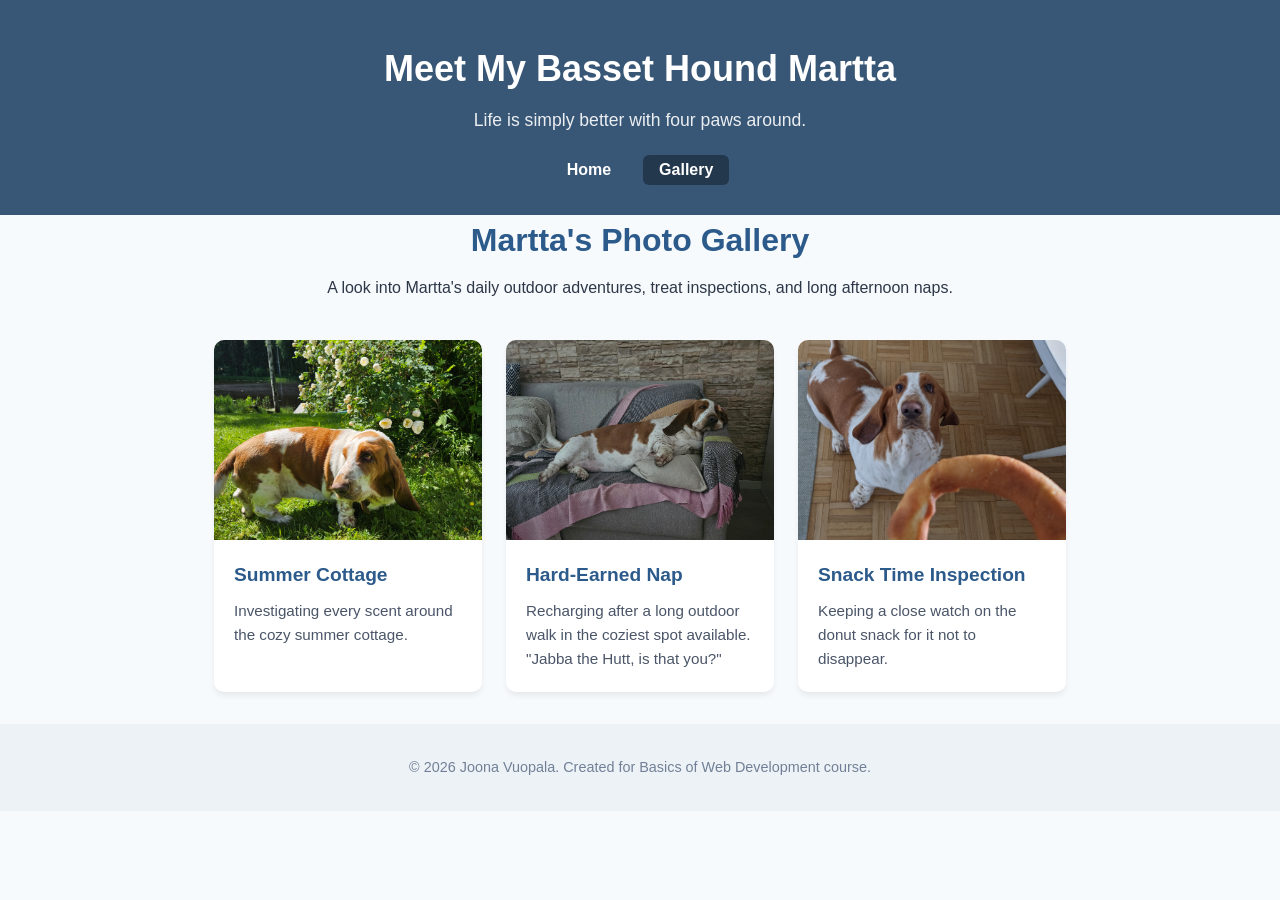
==== a3/gallery.html @ 671b6e0b "Add initial HTML structure and styles for Martta the Dog website, including gallery and index pages" ====
<!-- Author: Joona Vuopala -->
<!DOCTYPE html>
<html lang="en">

<head>
    <meta charset="UTF-8">
    <meta name="viewport" content="width=device-width, initial-scale=1.0">
    <title>Martta the Dog | Photo Gallery</title>
    <link rel="stylesheet" href="style.css">
</head>

<body>

    <header>
        <div class="container">
            <h1>Meet My Basset Hound Martta</h1>
            <p class="tagline">Life is simply better with four paws around.</p>
            <nav>
                <ul>
                    <li><a href="index.html">Home</a></li>
                    <li><a href="gallery.html" class="active">Gallery</a></li>
                </ul>
            </nav>
        </div>
    </header>

    <main class="container">

        <section class="gallery-intro">
            <h2>Martta's Photo Gallery</h2>
            <p>A look into Martta's daily outdoor adventures, treat inspections, and long afternoon naps.</p>
        </section>

        <section class="gallery-grid">

            <figure class="gallery-card">
                <img src="images/martta-summercottage.jpg" alt="Martta enjoying the Finnish summer at our cottage.">
                <figcaption>
                    <h3>Summer Cottage</h3>
                    <p>Investigating every scent around the cozy summer cottage.</p>
                </figcaption>
            </figure>

            <figure class="gallery-card">
                <img src="images/martta-jabbathehutt.jpg" alt="Martta chilling on the couch.">
                <figcaption>
                    <h3>Hard-Earned Nap</h3>
                    <p>Recharging after a long outdoor walk in the coziest spot available. "Jabba the Hutt, is that
                        you?"</p>
                </figcaption>
            </figure>

            <figure class="gallery-card">
                <img src="images/martta-donut.jpg" alt="Martta looking up expectantly waiting for her donut snack.">
                <figcaption>
                    <h3>Snack Time Inspection</h3>
                    <p>Keeping a close watch on the donut snack for it not to disappear.</p>
                </figcaption>
            </figure>

        </section>

    </main>

    <footer>
        <div class="container">
            <p>&copy; 2026 Joona Vuopala. Created for Basics of Web Development course.</p>
        </div>
    </footer>

</body>

</html>
---- a3/style.css ----
/* Author: Joona Vuopala */

* {
    box-sizing: border-box;
    margin: 0;
    padding: 0;
}

body {
    font-family: -apple-system, BlinkMacSystemFont, "Segoe UI", Roboto, Helvetica, Arial, sans-serif;
    line-height: 1.6;
    color: #2d3748;
    background-color: #f7fafc;
}

.container {
    max-width: 900px;
    margin: 0 auto;
    padding: 0 1.5rem;
}

/* Header & Navigation */
header {
    background-color: #385676;
    color: #ffffff;
    text-align: center;
    padding: 2.5rem 1rem 2rem;
}

header h1 {
    font-size: 2.25rem;
    margin-bottom: 0.5rem;
}

.tagline {
    font-size: 1.1rem;
    opacity: 0.9;
    margin-bottom: 1.5rem;
}

nav ul {
    list-style: none;
    display: flex;
    justify-content: center;
    gap: 1rem;
    padding: 0;
}

nav a {
    color: #ffffff;
    text-decoration: none;
    font-weight: 600;
    padding: 0.4rem 1rem;
    border-radius: 6px;
    transition: background-color 0.2s ease;
}

nav a:hover {
    background-color: rgba(255, 255, 255, 0.2);
}

nav a.active {
    background-color: #24384d;
}

/* Main Layout */
main {
    padding: 2.5rem 1.5rem;
}

.profile-card {
    background: #ffffff;
    border-radius: 12px;
    box-shadow: 0 4px 6px -1px rgba(0, 0, 0, 0.1);
    overflow: hidden;
    margin-bottom: 2.5rem;
}

.image-wrapper img {
    width: 100%;
    height: auto;
    object-fit: cover;
    display: block;
}

.profile-info {
    padding: 2rem;
}

.profile-info h2 {
    color: #2c5a8b;
    margin-bottom: 1rem;
    font-size: 1.75rem;
}

.profile-info p {
    margin-bottom: 1rem;
}

.button {
    display: inline-block;
    background-color: #2c5a8b;
    color: #ffffff;
    text-decoration: none;
    padding: 0.6rem 1.25rem;
    border-radius: 6px;
    font-weight: 600;
    margin-top: 0.5rem;
    transition: background-color 0.2s ease;
}

.button:hover {
    background-color: #1f3f61;
}

.details-section h2 {
    font-size: 1.75rem;
    margin-bottom: 1.25rem;
    color: #1a202c;
}

.grid {
    display: grid;
    grid-template-columns: repeat(auto-fit, minmax(240px, 1fr));
    gap: 1.5rem;
}

.info-box {
    background: #ffffff;
    padding: 1.5rem;
    border-radius: 8px;
    box-shadow: 0 2px 4px rgba(0, 0, 0, 0.05);
    border-top: 4px solid #3182ce;
}

.info-box h3 {
    margin-bottom: 0.75rem;
    color: #2d3748;
}

/* Gallery Specifics */
.gallery-intro {
    text-align: center;
    margin-bottom: 2.5rem;
}

.gallery-intro h2 {
    color: #2c5a8b;
    font-size: 2rem;
    margin-bottom: 0.5rem;
}

.gallery-grid {
    display: grid;
    grid-template-columns: repeat(auto-fit, minmax(250px, 1fr));
    gap: 1.5rem;
}

.gallery-card {
    background: #ffffff;
    border-radius: 10px;
    box-shadow: 0 4px 6px -1px rgba(0, 0, 0, 0.08);
    overflow: hidden;
    margin: 0;
}

.gallery-card img {
    width: 100%;
    height: 200px;
    object-fit: cover;
    display: block;
}

.gallery-card figcaption {
    padding: 1.25rem;
}

.gallery-card figcaption h3 {
    font-size: 1.2rem;
    margin-bottom: 0.5rem;
    color: #2c5a8b;
}

.gallery-card figcaption p {
    font-size: 0.95rem;
    color: #4a5568;
}

/* Footer */
footer {
    text-align: center;
    padding: 2rem 1rem;
    font-size: 0.9rem;
    color: #718096;
    background-color: #edf2f7;
    margin-top: 2rem;
}
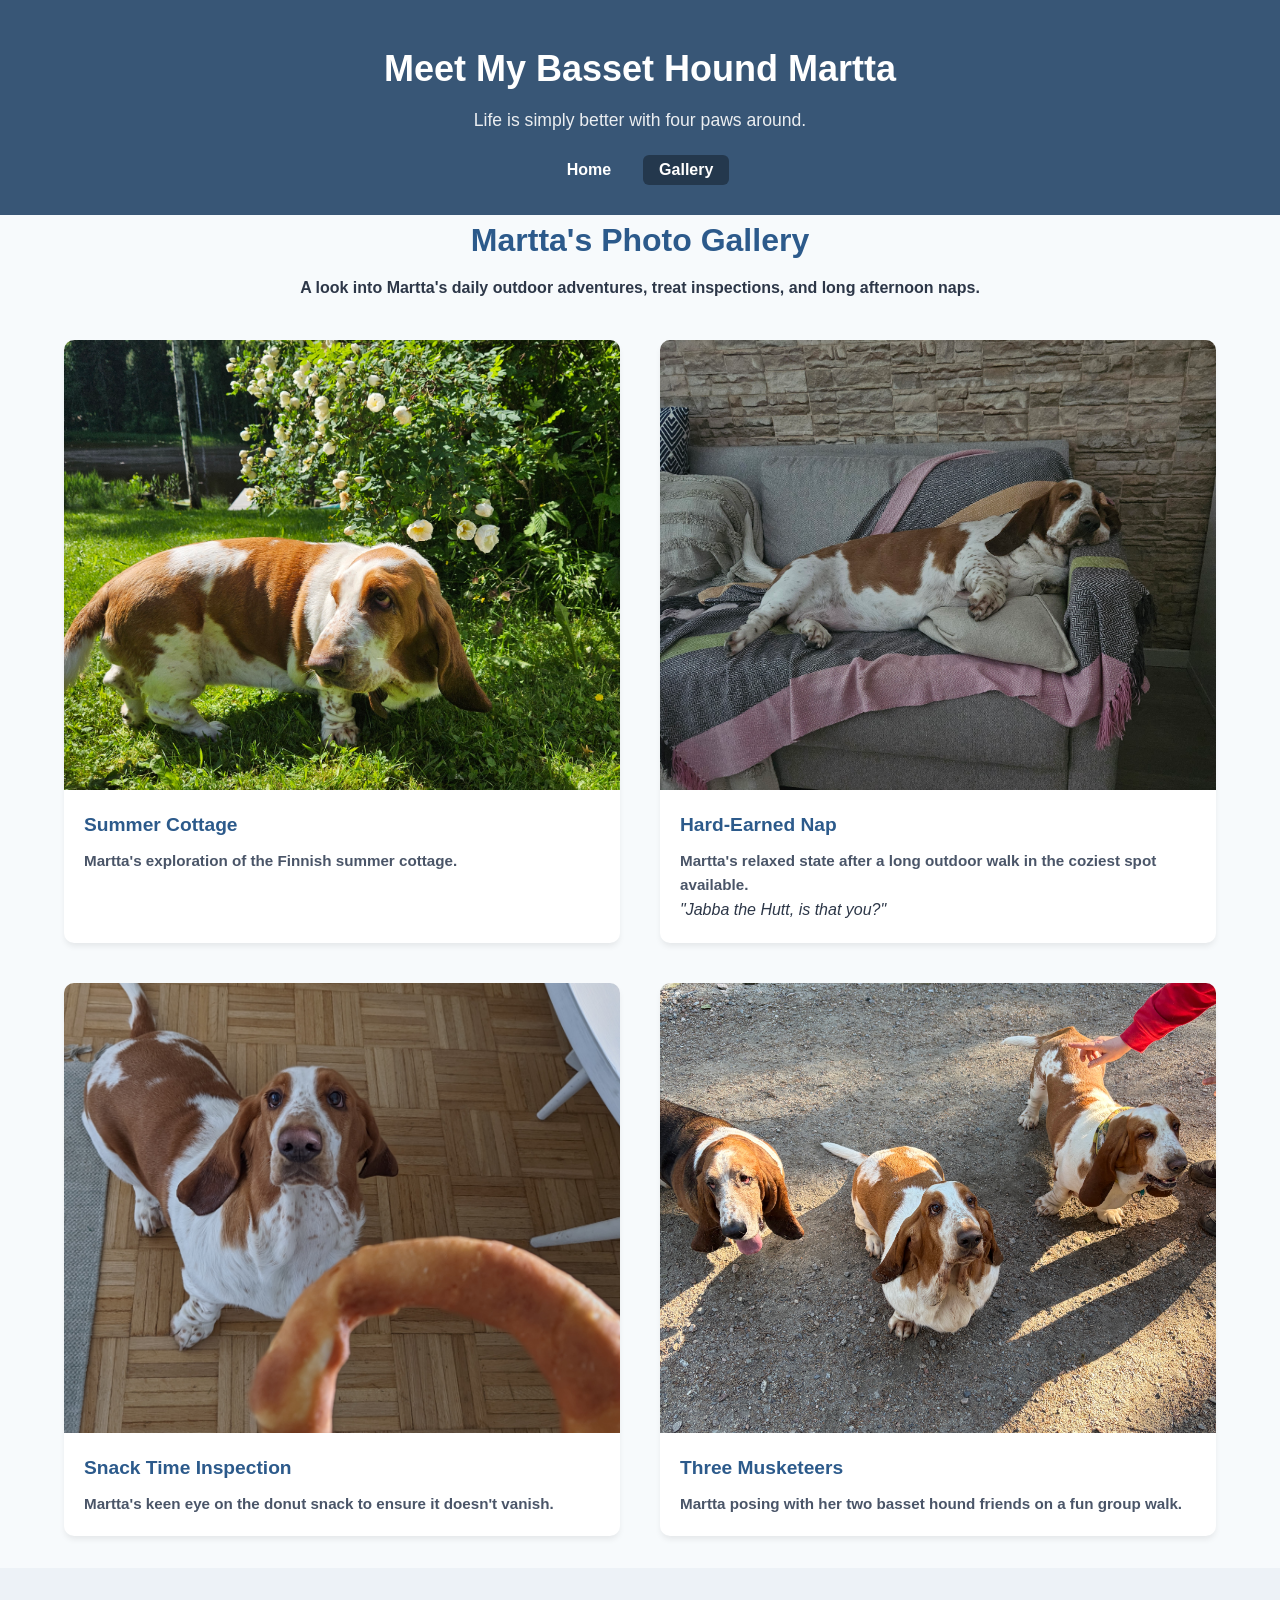
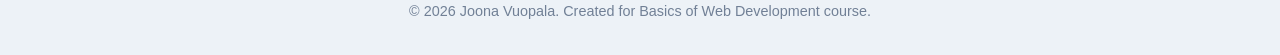
==== commit bade033d: "Enhance gallery page with improved descriptions and add new image of Martta with friends; update sty" ====
--- a/a3/gallery.html
+++ b/a3/gallery.html
@@ -28,7 +28,7 @@
 
         <section class="gallery-intro">
             <h2>Martta's Photo Gallery</h2>
-            <p>A look into Martta's daily outdoor adventures, treat inspections, and long afternoon naps.</p>
+            <p><strong>A look into Martta's daily outdoor adventures, treat inspections, and long afternoon naps.</strong></p>
         </section>
 
         <section class="gallery-grid">
@@ -37,7 +37,7 @@
                 <img src="images/martta-summercottage.jpg" alt="Martta enjoying the Finnish summer at our cottage.">
                 <figcaption>
                     <h3>Summer Cottage</h3>
-                    <p>Investigating every scent around the cozy summer cottage.</p>
+                    <p><strong>Martta's exploration of the Finnish summer cottage.</strong></p>
                 </figcaption>
             </figure>
 
@@ -45,8 +45,9 @@
                 <img src="images/martta-jabbathehutt.jpg" alt="Martta chilling on the couch.">
                 <figcaption>
                     <h3>Hard-Earned Nap</h3>
-                    <p>Recharging after a long outdoor walk in the coziest spot available. "Jabba the Hutt, is that
-                        you?"</p>
+                    <p><strong>Martta's relaxed state after a long outdoor walk in the coziest spot available.</strong></p>
+                    <i>"Jabba the Hutt, is that
+                        you?"</i>
                 </figcaption>
             </figure>
 
@@ -54,7 +55,16 @@
                 <img src="images/martta-donut.jpg" alt="Martta looking up expectantly waiting for her donut snack.">
                 <figcaption>
                     <h3>Snack Time Inspection</h3>
-                    <p>Keeping a close watch on the donut snack for it not to disappear.</p>
+                    <p><strong>Martta's keen eye on the donut snack to ensure it doesn't vanish.</strong></p>
+                </figcaption>
+            </figure>
+
+            <figure class="gallery-card">
+                <img src="images/martta-friends.jpg" alt="Martta the Basset Hound sitting side-by-side with her two basset hound friends outdoors.">
+                <figcaption>
+                    <h3>Three Musketeers</h3>
+                    <p><strong>Martta posing with her two basset hound friends on a fun group walk.</strong></p>
+                    
                 </figcaption>
             </figure>
 
--- a/a3/style.css
+++ b/a3/style.css
@@ -14,7 +14,7 @@
 }
 
 .container {
-    max-width: 900px;
+    max-width: 1200px;
     margin: 0 auto;
     padding: 0 1.5rem;
 }
@@ -74,17 +74,29 @@
     box-shadow: 0 4px 6px -1px rgba(0, 0, 0, 0.1);
     overflow: hidden;
     margin-bottom: 2.5rem;
+    display: flex;
+    flex-wrap: wrap;
+}
+
+.image-wrapper {
+    flex: 1 1 350px;
+    max-width: 420px;
 }
 
 .image-wrapper img {
     width: 100%;
-    height: auto;
+    height: 100%;
+    min-height: 380px;
     object-fit: cover;
     display: block;
 }
 
 .profile-info {
-    padding: 2rem;
+    flex: 1 1 320px;
+    padding: 2.5rem;
+    display: flex;
+    flex-direction: column;
+    justify-content: center;
 }
 
 .profile-info h2 {
@@ -152,8 +164,8 @@
 
 .gallery-grid {
     display: grid;
-    grid-template-columns: repeat(auto-fit, minmax(250px, 1fr));
-    gap: 1.5rem;
+    grid-template-columns: repeat(auto-fit, minmax(450px, 1fr));
+    gap: 2.5rem;
 }
 
 .gallery-card {
@@ -166,7 +178,7 @@
 
 .gallery-card img {
     width: 100%;
-    height: 200px;
+    height: 450px;
     object-fit: cover;
     display: block;
 }
